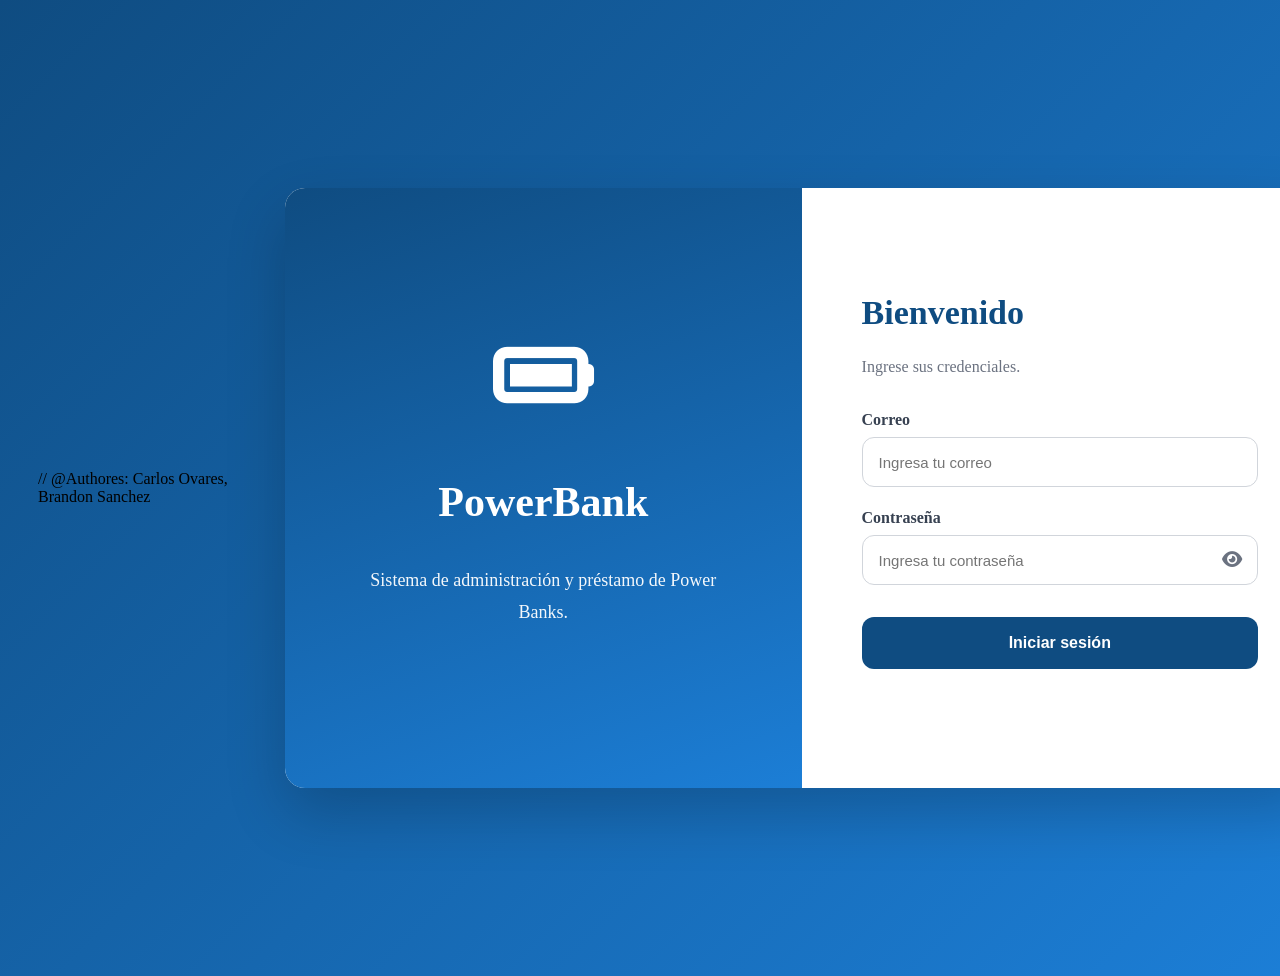
==== frontend/index.html @ 311a75c0 "Creación del index.html Creación del login.html Creación de los estilos: dashboard, login Creación d" ====
// @Authores: Carlos Ovares, Brandon Sanchez

<!DOCTYPE html>
<html lang="es">
<head>
    <meta charset="UTF-8">
    <meta name="viewport" content="width=device-width, initial-scale=1.0">
    <title>PowerBank</title>

    <link rel="stylesheet" href="css/variables.css">
    <link rel="stylesheet" href="css/styles.css">
    <link rel="stylesheet" href="css/dashboard.css">

    <link rel="preconnect" href="https://fonts.googleapis.com">
    <link rel="preconnect" href="https://fonts.gstatic.com" crossorigin>
    <link href="https://fonts.googleapis.com/css2?family=Poppins:wght=300;400;500;600;700&display=swap" rel="stylesheet">
    <link rel="stylesheet" href="https://cdnjs.cloudflare.com/ajax/libs/font-awesome/6.7.2/css/all.min.css">
</head>
<body>

    <aside class="sidebar">
        <div>
            <div class="logo">
                <i class="fa-solid fa-battery-full"></i>
                <h2>PowerBank</h2>
            </div>

            <ul class="menu">
                <li>
                    <a href="#" id="menuDashboard">
                        <i class="fa-solid fa-house"></i>
                        Dashboard
                    </a>
                </li>
                <li class="admin-only">
                    <a href="#" id="menuUsuarios">
                        <i class="fa-solid fa-users"></i>
                        Usuarios
                    </a>
                </li>
                <li class="user-only">
                    <a href="#" id="menuPerfil">
                        <i class="fa-solid fa-user"></i>
                        Mi Perfil
                    </a>
                </li>
                <li>
                    <a href="#" id="menuPowerBanks">
                        <i class="fa-solid fa-plug"></i>
                        Power Banks
                    </a>
                </li>
                <li>
                    <a href="#" id="menuPrestamos">
                        <i class="fa-solid fa-right-left"></i>
                        Préstamos
                    </a>
                </li>
                <li class="admin-only">
                    <a href="#" id="menuReportes">
                        <i class="fa-solid fa-chart-column"></i>
                        Reportes
                    </a>
                </li>
            </ul>
        </div>

        <div class="bottom-menu">
            <span id="nombreUsuario"></span>
            <button class="btn btn-danger" onclick="cerrarSesion()">
                Cerrar sesión
            </button>
        </div>
    </aside>

    <main class="contenido">
        <header class="topbar">
            <h1 id="tituloPagina">Principal</h1>
        </header>

        <section id="contenido"></section>
    </main>

    <div id="modal" class="modal"></div>

    <script src="js/api.js"></script>
<script src="js/utils.js"></script>

<script src="js/prestamos.js"></script> 
<script src="js/usuarios.js"></script>
<script src="js/powerbanks.js"></script>
<script src="js/reportes.js"></script>

<script src="js/dashboard.js"></script>
</html>
---- frontend/css/dashboard.css ----
/* @Authores: Carlos Ovares, Brandon Sanchez*/

body {
    margin: 0;
    padding: 0;
    display: flex;
    min-height: 100vh;
    background: #f4f7fb;
}

/*=========================================
BARRA LATERAL
=========================================*/
.sidebar {
    width: 260px;
    background: #0F4C81;
    color: white;
    display: flex;
    flex-direction: column;
    justify-content: space-between;
    position: fixed;
    left: 0;
    top: 0;
    height: 100vh;
    padding: 25px;
    box-shadow: 5px 0 20px rgba(0,0,0,.15);
}

.logo {
    text-align: center;
    margin-bottom: 40px;
}

.logo i { 
    font-size: 55px; margin-bottom: 15px; 
}

.logo h2 { 
    font-size: 28px; 
}

.menu { 
    display: flex; flex-direction: column; gap: 10px; 
}

.menu li { 
    list-style: none; 
}

.menu a {
    display: flex;
    align-items: center;
    gap: 15px;
    padding: 14px 18px;
    border-radius: 12px;
    transition: .3s;
    color: white;
    text-decoration: none;
}

.menu a:hover { 
    background: rgba(255,255,255,.15); 
}

.menu i { 
    width: 20px; text-align: center; 
}

.bottom-menu {
    border-top: 1px solid rgba(255,255,255,.2);
    padding-top: 20px;
    display: flex;
    flex-direction: column;
    align-items: center;
}
.bottom-menu span {
    display: block;
    text-align: center;
    margin-bottom: 15px;
    font-weight: 600;
}

.bottom-menu .btn {
    width: fit-content;
    min-width: 150px;
}

/*=========================================
BOTONES
=========================================*/
.btn {
    border: none;
    cursor: pointer;
    padding: 12px 20px;
    border-radius: 10px;
    font-weight: 600;
    transition: .3s;
}
.btn:hover { transform: translateY(-2px); }
.btn-primary { background: #1C7ED6; color: white; }
.btn-success { background: #2E8B57; color: white; }
.btn-warning { background: #F59F00; color: white; }
.btn-danger { background: #E03131; color: white; }
.btn-secondary { background: #6c757d; color: white; }

/*=========================================
CONTENIDO PRINCIPAL
=========================================*/
.contenido {
    margin-left: 260px;
    width: calc(100% - 260px);
    min-height: 100vh;
}

.topbar {
    background: white;
    height: 80px;
    display: flex;
    align-items: center;
    justify-content: space-between;
    padding: 0 35px;
    box-shadow: 0 3px 12px rgba(0,0,0,.08);
}
.topbar h1 { color: #0F4C81; }

#contenido { padding: 35px; }

/*=========================================
TARJETAS
=========================================*/
.card, .card-dashboard {
    background: white;
    border-radius: 18px;
    box-shadow: 0 10px 20px rgba(0,0,0,.08);
}

.card { padding: 25px; }

.cards {
    display: grid;
    grid-template-columns: repeat(auto-fit, minmax(220px, 1fr));
    gap: 25px;
}

.card-dashboard {
    padding: 30px;
    text-align: center;
    transition: .3s;
}
.card-dashboard:hover { transform: translateY(-5px); }
.card-dashboard i { font-size: 45px; color: #1C7ED6; margin-bottom: 15px; }
.card-dashboard h3 { margin-bottom: 15px; }
.card-dashboard p { font-size: 36px; font-weight: bold; color: #0F4C81; }

.encabezado-modulo {
    display: flex;
    justify-content: space-between;
    align-items: center;
    margin-bottom: 25px;
}

/*=========================================
FORMULARIOS
=========================================*/
.form-control {
    width: 100%;
    height: 48px;
    border: 1px solid #d1d5db;
    border-radius: 10px;
    padding: 0 15px;
    font-size: 15px;
}
.form-control:focus { border-color: #1C7ED6; outline: none; }

/*=========================================
TABLAS
=========================================*/
.tabla-container { overflow-x: auto; margin-top: 20px; }
table { width: 100%; border-collapse: collapse; }
thead { background: #0F4C81; color: white; }
th, td { padding: 15px; text-align: left; }
td { border-bottom: 1px solid #e5e7eb; }
tbody tr:hover { background: #f7f9fc; }
.acciones { display: flex; gap: 8px; }

/*=========================================
ACCIONES
=========================================*/
.modal {
    display: none;
    position: fixed;
    top: 0; left: 0;
    width: 100%; height: 100%;
    background: rgba(0,0,0,.45);
    justify-content: center;
    align-items: center;
    z-index: 999;
}

.modal-content {
    width: 550px;
    max-width: 95%;
    background: white;
    border-radius: 20px;
    padding: 30px;
    animation: modal .25s;
}

@keyframes modal {
    from { transform: scale(.9); opacity: 0; }
    to { transform: scale(1); opacity: 1; }
}

.modal-header {
    display: flex;
    justify-content: space-between;
    align-items: center;
    margin-bottom: 25px;
}
.modal-header button { background: none; border: none; font-size: 22px; cursor: pointer; }

.form-group { margin-bottom: 18px; }
.form-group label { display: block; margin-bottom: 8px; font-weight: 600; }
.modal-buttons { display: flex; justify-content: flex-end; gap: 12px; margin-top: 25px; }

/*=========================================
ALERTAS
=========================================*/
.alert { padding: 15px; border-radius: 10px; margin-top: 15px; text-align: center; font-weight: 600; }
.success { background: #d1fae5; color: #065f46; }
.error { background: #fee2e2; color: #991b1b; }

/*=========================================
RESPONSIVE
=========================================*/
@media(max-width: 900px) {
    .sidebar { width: 100%; height: auto; position: relative; }
    .contenido { margin-left: 0; width: 100%; }
}

@media(max-width: 650px) {
    .topbar { flex-direction: column; height: auto; padding: 20px; gap: 10px; }
    .encabezado-modulo { flex-direction: column; align-items: flex-start; gap: 15px; }
}

/*=========================================
BOTÓN DEL OJO
=========================================*/
.form-group div[style*="display: flex"] {
    display: flex !important;
    align-items: center;
    gap: 8px !important;
    width: 100%;
}

.form-group div[style*="display: flex"] .form-control {
    flex: 1;
}

.form-group div[style*="display: flex"] .btn-secondary {
    height: 48px;
    display: flex;
    align-items: center;
    justify-content: center;
    box-sizing: border-box;
    margin: 0;
}
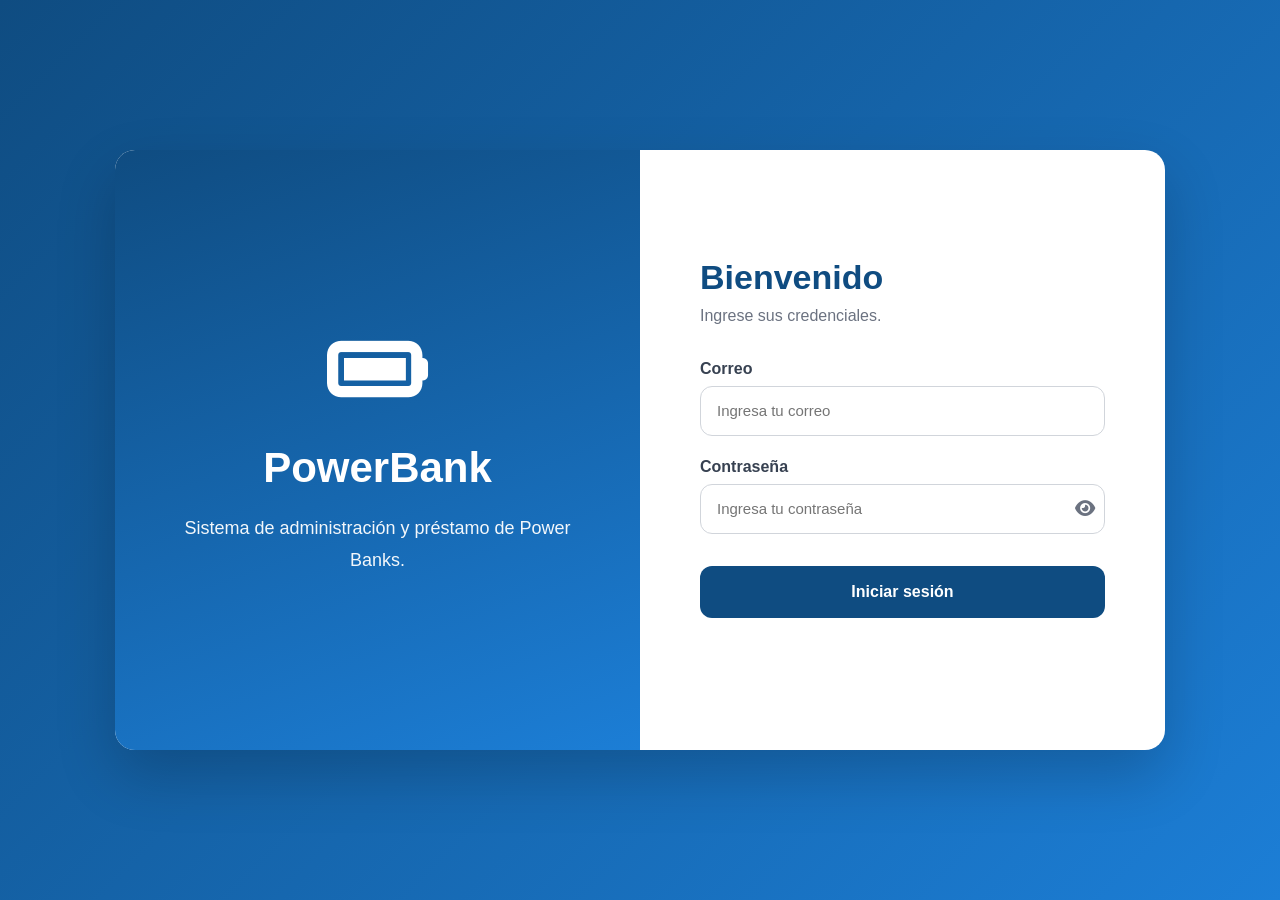
==== commit 13b9f0f5: "Arreglo de cometario" ====
--- a/frontend/index.html
+++ b/frontend/index.html
@@ -1,4 +1,4 @@
-// @Authores: Carlos Ovares, Brandon Sanchez
+<!-- @Authores: Carlos Ovares, Brandon Sanchez -->
 
 <!DOCTYPE html>
 <html lang="es">
--- a/frontend/css/variables.css
+++ b/frontend/css/variables.css
@@ -0,0 +1,49 @@
+/* @Authores: Carlos Ovares, Brandon Sanchez*/
+
+*{
+
+    margin:0;
+
+    padding:0;
+
+    box-sizing:border-box;
+
+    font-family:'Poppins',sans-serif;
+
+}
+
+body{
+
+    background:var(--background);
+
+    color:var(--text);
+
+}
+
+button{
+
+    cursor:pointer;
+
+    border:none;
+
+}
+
+input{
+
+    outline:none;
+
+}
+
+a{
+
+    text-decoration:none;
+
+    color:inherit;
+
+}
+
+ul{
+
+    list-style:none;
+
+}
--- a/frontend/css/styles.css
+++ b/frontend/css/styles.css
@@ -0,0 +1,49 @@
+/* @Authores: Carlos Ovares, Brandon Sanchez*/
+
+*{
+
+    margin:0;
+
+    padding:0;
+
+    box-sizing:border-box;
+
+    font-family:'Poppins',sans-serif;
+
+}
+
+body{
+
+    background:var(--background);
+
+    color:var(--text);
+
+}
+
+button{
+
+    cursor:pointer;
+
+    border:none;
+
+}
+
+input{
+
+    outline:none;
+
+}
+
+a{
+
+    text-decoration:none;
+
+    color:inherit;
+
+}
+
+ul{
+
+    list-style:none;
+
+}
